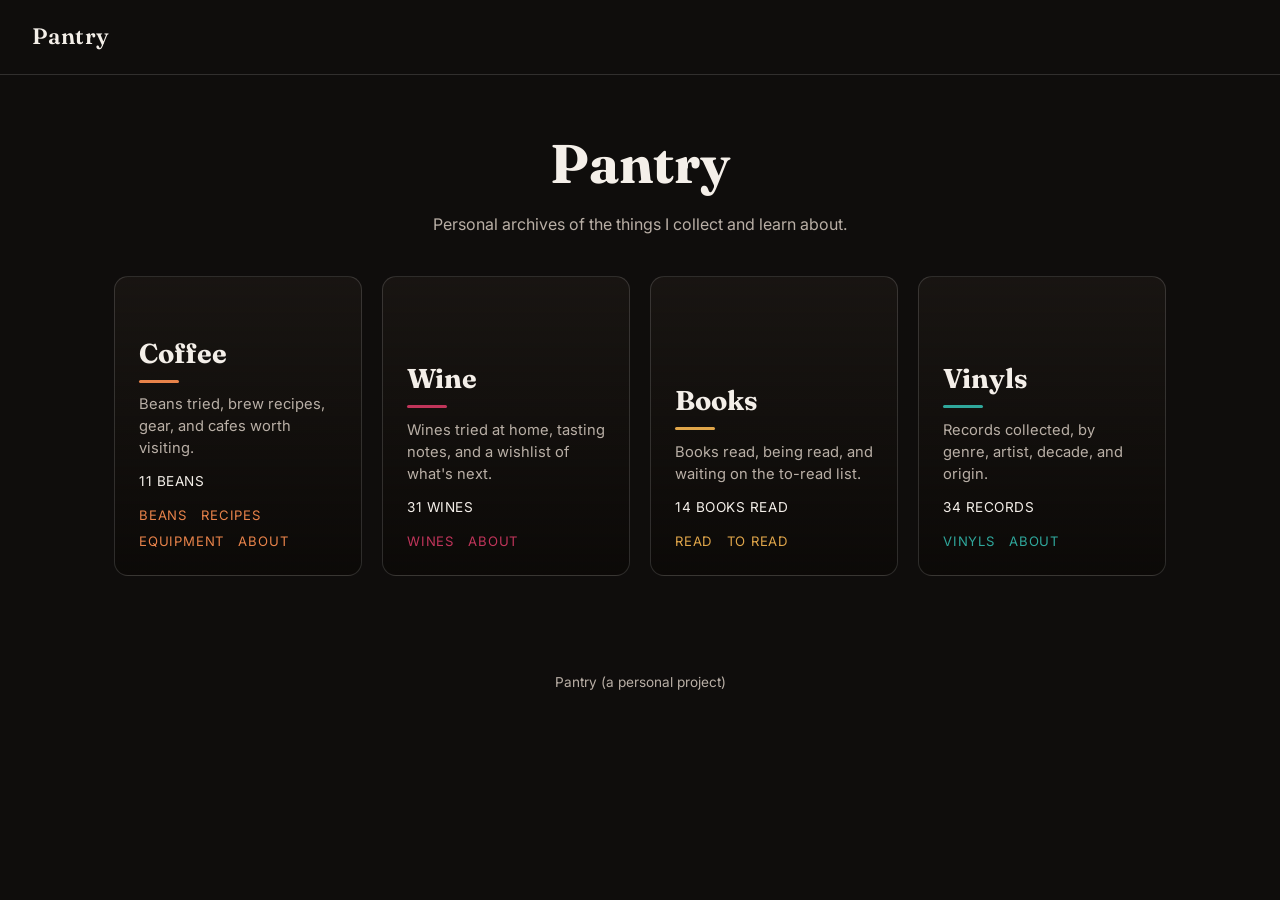
==== index.html @ 2d54cde9 "Unify the coffee, wine, book and vinyl pantries into one site with a shared menu Co-Authored-By: Cla" ====
<!DOCTYPE html>
<html lang="en">
<head>
  <meta charset="UTF-8">
  <meta name="viewport" content="width=device-width, initial-scale=1.0">
  <title>Pantry</title>
  <meta name="description" content="Personal archives of coffee, wine, books and vinyl records.">
  <meta property="og:type" content="website">
  <meta property="og:site_name" content="Pantry">
  <meta property="og:title" content="Pantry">
  <meta property="og:description" content="Personal archives of coffee, wine, books and vinyl records.">
  <meta property="og:url" content="https://datameneses.github.io/pantry/">
  <meta property="og:image" content="https://datameneses.github.io/pantry/coffee/images/social-card.jpg">
  <meta name="twitter:card" content="summary_large_image">
  <link rel="preconnect" href="https://fonts.googleapis.com">
  <link href="https://fonts.googleapis.com/css2?family=Fraunces:wght@500;600;700&family=Inter:wght@400;500&display=swap" rel="stylesheet">
  <link rel="stylesheet" href="shared/home.css">
</head>
<body>
  <div class="home-header">Pantry</div>
  <main>
    <h1>Pantry</h1>
    <p class="intro">Personal archives of the things I collect and learn about.</p>

    <div class="tiles">
      <div class="tile" id="tile-coffee" style="--accent:#E8834A; --tile-image:url('coffee/images/backgrounds/hero-beans.jpg')">
        <h2><a class="tile-main" href="coffee/index.html">Coffee</a></h2>
        <p>Beans tried, brew recipes, gear, and cafes worth visiting.</p>
        <span class="count" data-count="coffee/data/beans.json" data-noun="beans"></span>
        <div class="tile-links"><a href="coffee/index.html">Beans</a><a href="coffee/recipes.html">Recipes</a><a href="coffee/equipment.html">Equipment</a><a href="coffee/about.html">About</a></div>
      </div>
      <div class="tile" id="tile-wine" style="--accent:#C0355A; --tile-image:url('wine/images/backgrounds/hero-wine.jpg')">
        <h2><a class="tile-main" href="wine/index.html">Wine</a></h2>
        <p>Wines tried at home, tasting notes, and a wishlist of what's next.</p>
        <span class="count" data-count="wine/data/wines.json" data-noun="wines"></span>
        <div class="tile-links"><a href="wine/index.html">Wines</a><a href="wine/about.html">About</a></div>
      </div>
      <div class="tile" id="tile-books" style="--accent:#E0A64A">
        <h2><a class="tile-main" href="books/index.html">Books</a></h2>
        <p>Books read, being read, and waiting on the to-read list.</p>
        <span class="count" data-count="books/data/books.json" data-noun="books read"></span>
        <div class="tile-links"><a href="books/index.html">Read</a><a href="books/tbr.html">To Read</a></div>
      </div>
      <div class="tile" id="tile-vinyls" style="--accent:#2FA79B; --tile-image:url('vinyls/images/backgrounds/hero-vinyl.jpg')">
        <h2><a class="tile-main" href="vinyls/index.html">Vinyls</a></h2>
        <p>Records collected, by genre, artist, decade, and origin.</p>
        <span class="count" data-count="vinyls/data/vinyls.json" data-noun="records"></span>
        <div class="tile-links"><a href="vinyls/index.html">Vinyls</a><a href="vinyls/about.html">About</a></div>
      </div>
    </div>
  </main>
  <footer>Pantry (a personal project)</footer>
  <script>
    document.querySelectorAll("[data-count]").forEach((el) => {
      fetch(el.dataset.count).then((r) => r.json()).then((d) => {
        el.textContent = `${d.length} ${el.dataset.noun}`;
      }).catch(() => {});
    });
  </script>
</body>
</html>
---- shared/home.css ----
:root {
  --bg: #0f0d0c;
  --text: #f4efe9;
  --text-soft: #b9afa6;
  --border: rgba(255, 255, 255, 0.14);
  --font-heading: "Fraunces", Georgia, serif;
  --font-body: "Inter", -apple-system, BlinkMacSystemFont, sans-serif;
}

* { box-sizing: border-box; }

html { background: var(--bg); overflow-x: hidden; }

body {
  margin: 0;
  min-height: 100vh;
  background: var(--bg);
  color: var(--text);
  font-family: var(--font-body);
  line-height: 1.5;
}

.home-header {
  padding: 1.25rem 2rem;
  border-bottom: 1px solid var(--border);
  font-family: var(--font-heading);
  font-size: 1.4rem;
  font-weight: 600;
  letter-spacing: 0.02em;
}

main { max-width: 1100px; margin: 0 auto; padding: 3rem 1.5rem 4rem; }

h1 {
  font-family: var(--font-heading);
  font-size: clamp(2.1rem, 5vw + 0.5rem, 3.4rem);
  margin: 0 0 0.5rem;
  text-align: center;
}

.intro { text-align: center; color: var(--text-soft); margin: 0 auto 2.5rem; max-width: 36rem; }

.tiles {
  display: grid;
  grid-template-columns: repeat(auto-fit, minmax(240px, 1fr));
  gap: 1.25rem;
}

.tile {
  --accent: #888;
  position: relative;
  display: flex;
  flex-direction: column;
  justify-content: flex-end;
  min-height: 300px;
  padding: 1.5rem;
  border: 1px solid var(--border);
  border-radius: 14px;
  overflow: hidden;
  color: var(--text);
  text-decoration: none;
  background-color: #1b1714;
  background-image: linear-gradient(180deg, rgba(10, 8, 6, 0.15) 0%, rgba(10, 8, 6, 0.9) 100%), var(--tile-image, none);
  background-size: cover;
  background-position: center;
  transition: transform 0.15s ease, border-color 0.15s ease;
}

.tile:hover, .tile:focus-visible { transform: translateY(-3px); border-color: var(--accent); }

.tile h2 { font-family: var(--font-heading); font-size: 1.7rem; margin: 0 0 0.25rem; }
.tile h2::after { content: ""; display: block; width: 2.5rem; height: 3px; margin-top: 0.4rem; background: var(--accent); border-radius: 2px; }
.tile h2 a.tile-main { color: inherit; text-decoration: none; }
.tile h2 a.tile-main::before { content: ""; position: absolute; inset: 0; z-index: 1; }
.tile-links { position: relative; z-index: 2; }
.tile p { margin: 0.4rem 0 0; color: var(--text-soft); font-size: 0.92rem; }
.tile .count { color: var(--text); font-size: 0.85rem; letter-spacing: 0.04em; text-transform: uppercase; margin-top: 0.75rem; }

.tile-links { display: flex; flex-wrap: wrap; gap: 0.35rem 0.9rem; margin-top: 0.9rem; }
.tile-links a { color: var(--accent); font-size: 0.82rem; text-transform: uppercase; letter-spacing: 0.06em; text-decoration: none; }
.tile-links a:hover { text-decoration: underline; }

footer { text-align: center; color: var(--text-soft); font-size: 0.85rem; padding: 2rem 1rem; }
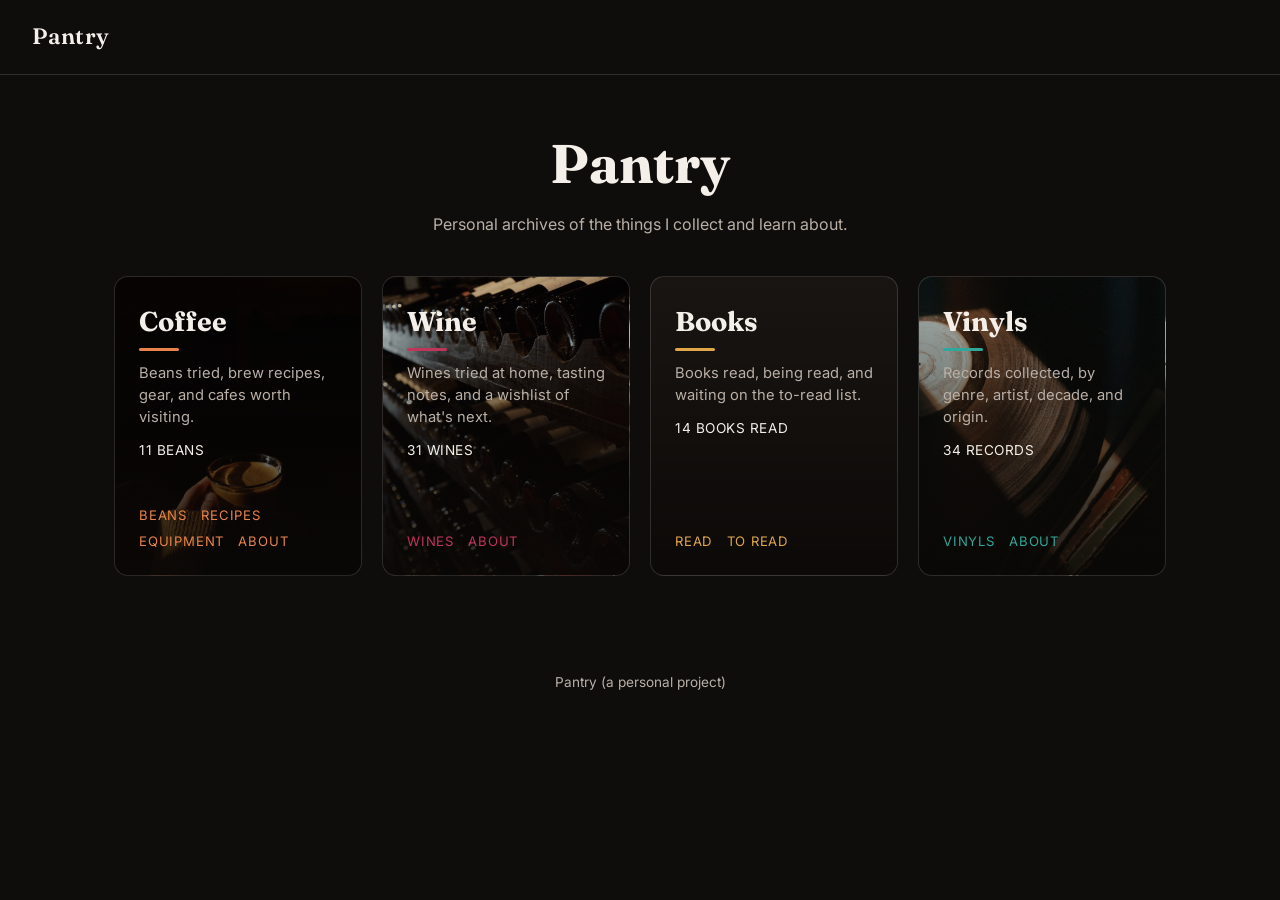
==== commit 7d42786a: "Home tiles: align content to top, fix tile background image paths Co-Authored-By: Claude Sonnet 5.5 " ====
--- a/index.html
+++ b/index.html
@@ -23,13 +23,13 @@
     <p class="intro">Personal archives of the things I collect and learn about.</p>
 
     <div class="tiles">
-      <div class="tile" id="tile-coffee" style="--accent:#E8834A; --tile-image:url('coffee/images/backgrounds/hero-beans.jpg')">
+      <div class="tile" id="tile-coffee" style="--accent:#E8834A; --tile-image:url('../coffee/images/backgrounds/hero-beans.jpg')">
         <h2><a class="tile-main" href="coffee/index.html">Coffee</a></h2>
         <p>Beans tried, brew recipes, gear, and cafes worth visiting.</p>
         <span class="count" data-count="coffee/data/beans.json" data-noun="beans"></span>
         <div class="tile-links"><a href="coffee/index.html">Beans</a><a href="coffee/recipes.html">Recipes</a><a href="coffee/equipment.html">Equipment</a><a href="coffee/about.html">About</a></div>
       </div>
-      <div class="tile" id="tile-wine" style="--accent:#C0355A; --tile-image:url('wine/images/backgrounds/hero-wine.jpg')">
+      <div class="tile" id="tile-wine" style="--accent:#C0355A; --tile-image:url('../wine/images/backgrounds/hero-wine.jpg')">
         <h2><a class="tile-main" href="wine/index.html">Wine</a></h2>
         <p>Wines tried at home, tasting notes, and a wishlist of what's next.</p>
         <span class="count" data-count="wine/data/wines.json" data-noun="wines"></span>
@@ -41,7 +41,7 @@
         <span class="count" data-count="books/data/books.json" data-noun="books read"></span>
         <div class="tile-links"><a href="books/index.html">Read</a><a href="books/tbr.html">To Read</a></div>
       </div>
-      <div class="tile" id="tile-vinyls" style="--accent:#2FA79B; --tile-image:url('vinyls/images/backgrounds/hero-vinyl.jpg')">
+      <div class="tile" id="tile-vinyls" style="--accent:#2FA79B; --tile-image:url('../vinyls/images/backgrounds/hero-vinyl.jpg')">
         <h2><a class="tile-main" href="vinyls/index.html">Vinyls</a></h2>
         <p>Records collected, by genre, artist, decade, and origin.</p>
         <span class="count" data-count="vinyls/data/vinyls.json" data-noun="records"></span>
--- a/shared/home.css
+++ b/shared/home.css
@@ -51,7 +51,7 @@
   position: relative;
   display: flex;
   flex-direction: column;
-  justify-content: flex-end;
+  justify-content: flex-start;
   min-height: 300px;
   padding: 1.5rem;
   border: 1px solid var(--border);
@@ -76,7 +76,7 @@
 .tile p { margin: 0.4rem 0 0; color: var(--text-soft); font-size: 0.92rem; }
 .tile .count { color: var(--text); font-size: 0.85rem; letter-spacing: 0.04em; text-transform: uppercase; margin-top: 0.75rem; }
 
-.tile-links { display: flex; flex-wrap: wrap; gap: 0.35rem 0.9rem; margin-top: 0.9rem; }
+.tile-links { display: flex; flex-wrap: wrap; gap: 0.35rem 0.9rem; margin-top: auto; padding-top: 0.9rem; }
 .tile-links a { color: var(--accent); font-size: 0.82rem; text-transform: uppercase; letter-spacing: 0.06em; text-decoration: none; }
 .tile-links a:hover { text-decoration: underline; }
 
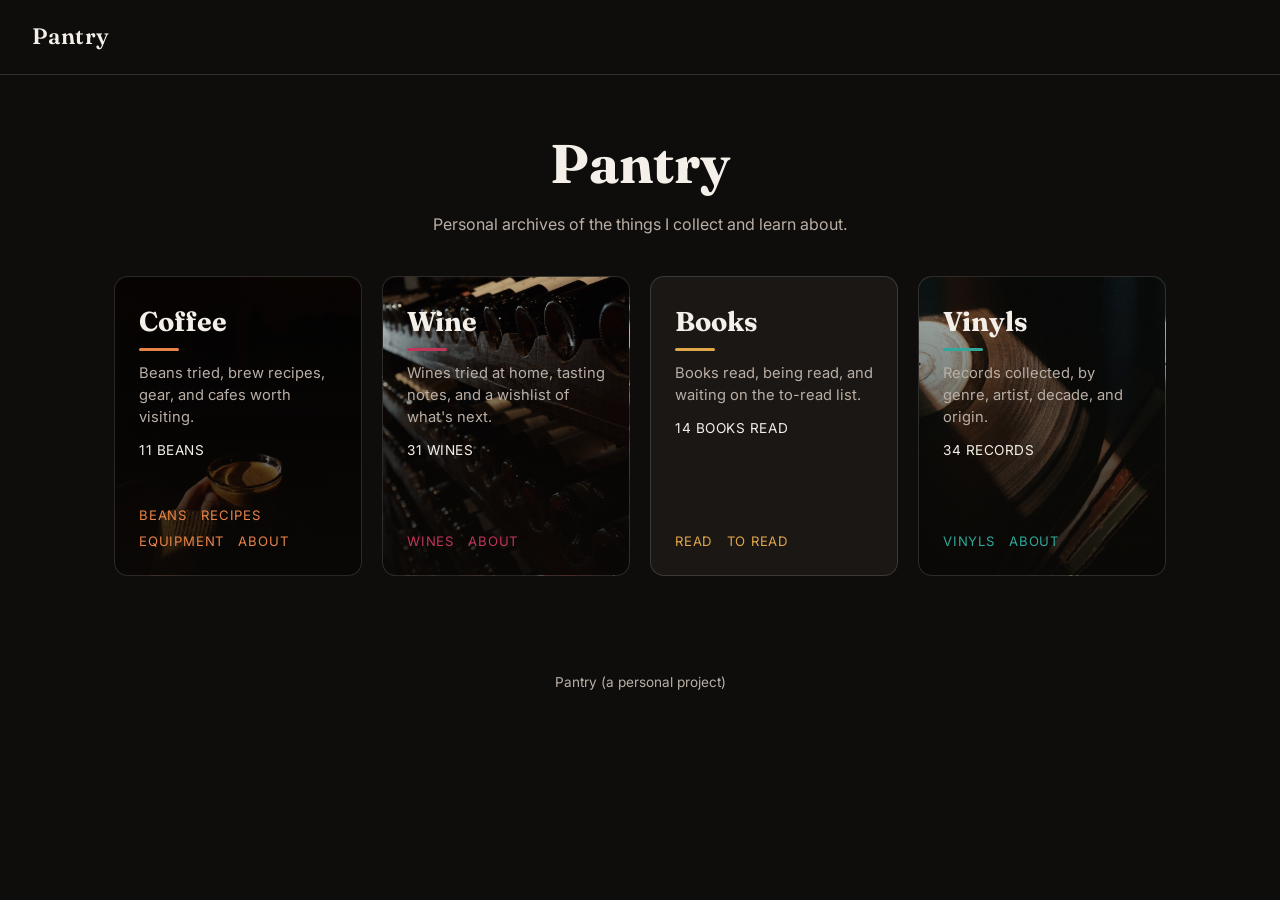
==== commit c659fd24: "Set tile backgrounds inline so image paths resolve against the page Co-Authored-By: Claude Sonnet 5." ====
--- a/index.html
+++ b/index.html
@@ -23,13 +23,13 @@
     <p class="intro">Personal archives of the things I collect and learn about.</p>
 
     <div class="tiles">
-      <div class="tile" id="tile-coffee" style="--accent:#E8834A; --tile-image:url('../coffee/images/backgrounds/hero-beans.jpg')">
+      <div class="tile" id="tile-coffee" style="--accent:#E8834A; background-image: linear-gradient(180deg, rgba(10,8,6,0.15) 0%, rgba(10,8,6,0.9) 100%), url('coffee/images/backgrounds/hero-beans.jpg')">
         <h2><a class="tile-main" href="coffee/index.html">Coffee</a></h2>
         <p>Beans tried, brew recipes, gear, and cafes worth visiting.</p>
         <span class="count" data-count="coffee/data/beans.json" data-noun="beans"></span>
         <div class="tile-links"><a href="coffee/index.html">Beans</a><a href="coffee/recipes.html">Recipes</a><a href="coffee/equipment.html">Equipment</a><a href="coffee/about.html">About</a></div>
       </div>
-      <div class="tile" id="tile-wine" style="--accent:#C0355A; --tile-image:url('../wine/images/backgrounds/hero-wine.jpg')">
+      <div class="tile" id="tile-wine" style="--accent:#C0355A; background-image: linear-gradient(180deg, rgba(10,8,6,0.15) 0%, rgba(10,8,6,0.9) 100%), url('wine/images/backgrounds/hero-wine.jpg')">
         <h2><a class="tile-main" href="wine/index.html">Wine</a></h2>
         <p>Wines tried at home, tasting notes, and a wishlist of what's next.</p>
         <span class="count" data-count="wine/data/wines.json" data-noun="wines"></span>
@@ -41,7 +41,7 @@
         <span class="count" data-count="books/data/books.json" data-noun="books read"></span>
         <div class="tile-links"><a href="books/index.html">Read</a><a href="books/tbr.html">To Read</a></div>
       </div>
-      <div class="tile" id="tile-vinyls" style="--accent:#2FA79B; --tile-image:url('../vinyls/images/backgrounds/hero-vinyl.jpg')">
+      <div class="tile" id="tile-vinyls" style="--accent:#2FA79B; background-image: linear-gradient(180deg, rgba(10,8,6,0.15) 0%, rgba(10,8,6,0.9) 100%), url('vinyls/images/backgrounds/hero-vinyl.jpg')">
         <h2><a class="tile-main" href="vinyls/index.html">Vinyls</a></h2>
         <p>Records collected, by genre, artist, decade, and origin.</p>
         <span class="count" data-count="vinyls/data/vinyls.json" data-noun="records"></span>
--- a/shared/home.css
+++ b/shared/home.css
@@ -60,7 +60,6 @@
   color: var(--text);
   text-decoration: none;
   background-color: #1b1714;
-  background-image: linear-gradient(180deg, rgba(10, 8, 6, 0.15) 0%, rgba(10, 8, 6, 0.9) 100%), var(--tile-image, none);
   background-size: cover;
   background-position: center;
   transition: transform 0.15s ease, border-color 0.15s ease;
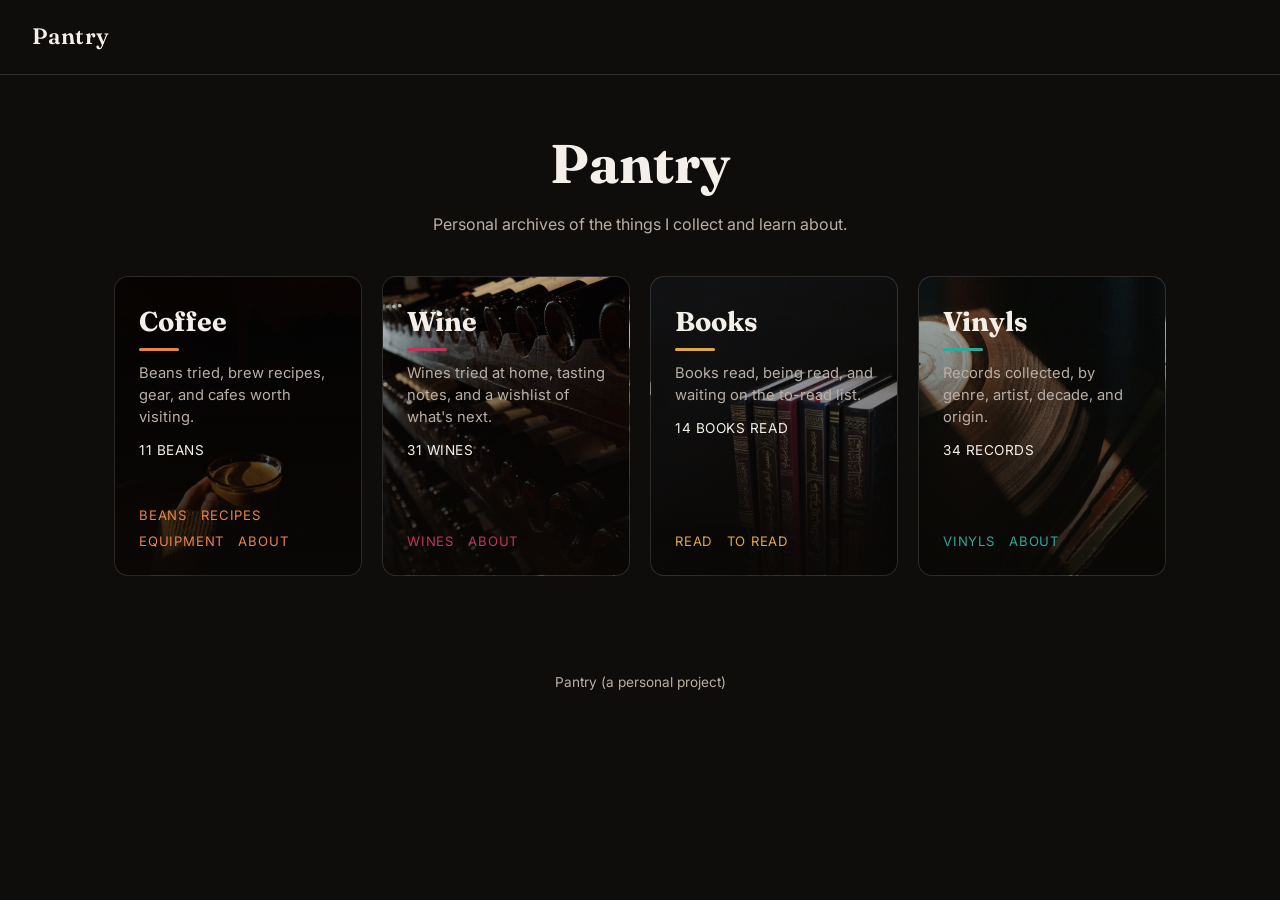
==== commit 5b1a1087: "Books: photo background on both pages and the home tile Co-Authored-By: Claude Sonnet 5.5 <noreply@a" ====
--- a/index.html
+++ b/index.html
@@ -35,7 +35,7 @@
         <span class="count" data-count="wine/data/wines.json" data-noun="wines"></span>
         <div class="tile-links"><a href="wine/index.html">Wines</a><a href="wine/about.html">About</a></div>
       </div>
-      <div class="tile" id="tile-books" style="--accent:#E0A64A">
+      <div class="tile" id="tile-books" style="--accent:#E0A64A; background-image: linear-gradient(180deg, rgba(10,8,6,0.15) 0%, rgba(10,8,6,0.9) 100%), url('books/images/backgrounds/hero-books.jpg'); background-position: center, center 85%">
         <h2><a class="tile-main" href="books/index.html">Books</a></h2>
         <p>Books read, being read, and waiting on the to-read list.</p>
         <span class="count" data-count="books/data/books.json" data-noun="books read"></span>
